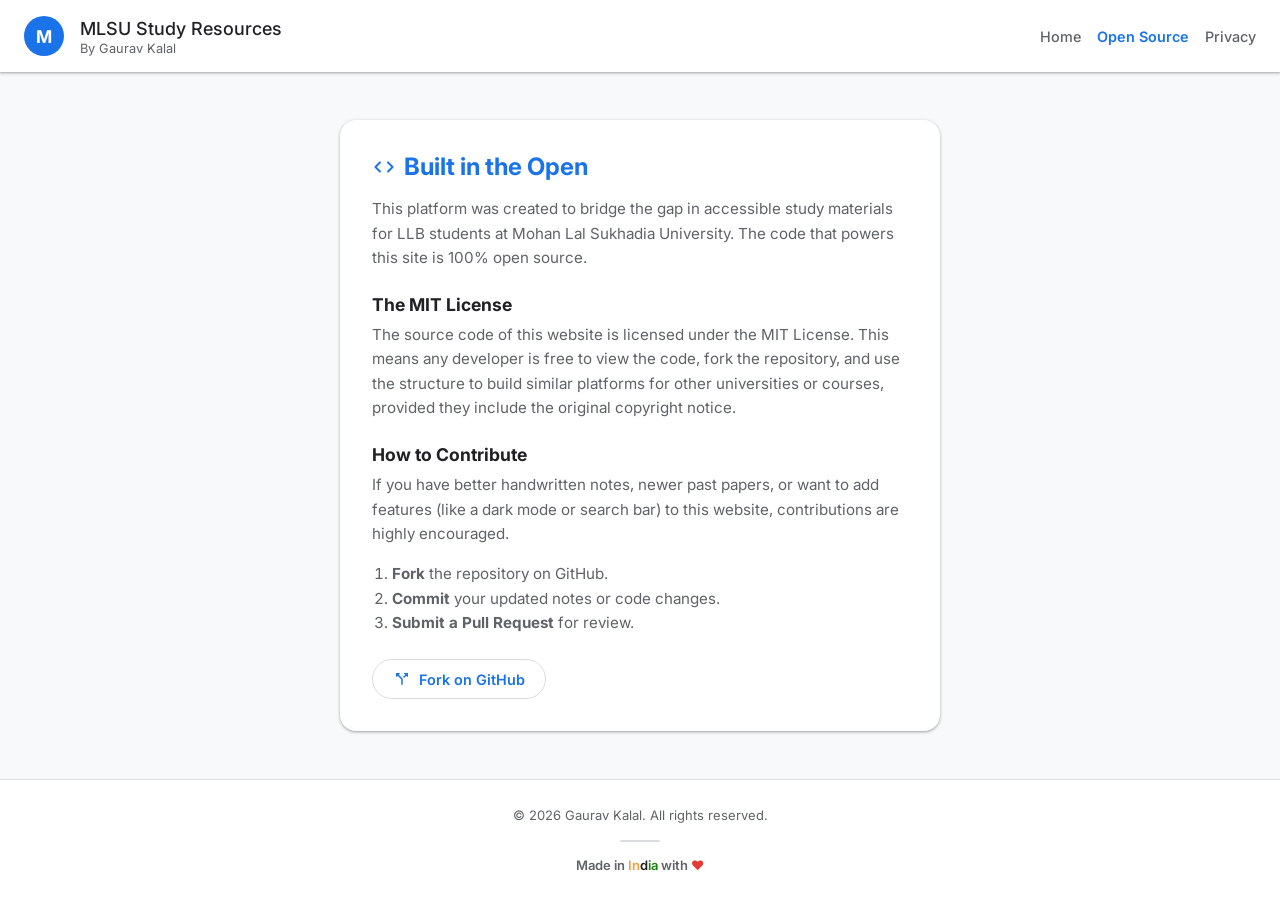
==== opensource.html @ 87c9f567 "Create opensource.html" ====
<!DOCTYPE html>
<html lang="en">
<head>
    <meta charset="UTF-8">
    <meta name="viewport" content="width=device-width, initial-scale=1.0">
    <title>Open Source | MLSU Study Resources</title>
    <link href="https://fonts.googleapis.com/css2?family=Inter:wght@300;400;500;600;700&family=Google+Sans:wght@400;500;700&display=swap" rel="stylesheet">
    <link href="https://fonts.googleapis.com/icon?family=Material+Icons+Round" rel="stylesheet">
    <style>
        :root {
            --md-primary: #1a73e8;
            --md-primary-dark: #1557b0;
            --md-primary-light: #e8f0fe;
            --md-on-primary: #ffffff;
            --md-surface: #ffffff;
            --md-surface-dim: #f1f3f4;
            --md-surface-container: #f8f9fa;
            --md-surface-container-high: #e8eaed;
            --md-on-surface: #202124;
            --md-on-surface-variant: #5f6368;
            --md-outline: #dadce0;
            --md-elevation-1: 0 1px 2px 0 rgba(60,64,67,0.3), 0 1px 3px 1px rgba(60,64,67,0.15);
            --md-elevation-2: 0 1px 2px 0 rgba(60,64,67,0.3), 0 2px 6px 2px rgba(60,64,67,0.15);
            --md-elevation-3: 0 4px 8px 3px rgba(60,64,67,0.15), 0 1px 3px rgba(60,64,67,0.3);
            --md-shape-corner-m: 12px;
            --md-shape-corner-l: 16px;
            --md-shape-corner-xl: 28px;
        }
        * { margin: 0; padding: 0; box-sizing: border-box; }
        body { font-family: 'Inter', 'Google Sans', sans-serif; background-color: var(--md-surface-container); color: var(--md-on-surface); display: flex; flex-direction: column; min-height: 100vh; -webkit-font-smoothing: antialiased; }
        .top-bar { background: var(--md-surface); padding: 16px 24px; display: flex; align-items: center; gap: 16px; box-shadow: var(--md-elevation-1); position: sticky; top: 0; z-index: 100; }
        .top-bar .logo-icon { width: 40px; height: 40px; background: var(--md-primary); border-radius: 50%; display: flex; align-items: center; justify-content: center; color: var(--md-on-primary); font-weight: 700; font-size: 1.1rem; flex-shrink: 0; }
        .top-bar .bar-title { font-size: 1.125rem; font-weight: 500; line-height: 1.4; }
        .top-bar .bar-subtitle { font-size: 0.8rem; color: var(--md-on-surface-variant); font-weight: 400; }
        .nav-links { display: flex; gap: 16px; margin-left: auto; align-items: center; }
        .nav-links a { text-decoration: none; font-size: 0.9rem; font-weight: 500; color: var(--md-on-surface-variant); transition: color 0.2s; }
        .nav-links a:hover { color: var(--md-primary); }
        .nav-links a.active { color: var(--md-primary); font-weight: 600; }
        main { flex: 1; display: flex; justify-content: center; padding: 48px 24px; }
        .content-wrapper { max-width: 600px; width: 100%; display: flex; flex-direction: column; gap: 24px; }
        .md-card { background: var(--md-surface); border-radius: var(--md-shape-corner-l); box-shadow: var(--md-elevation-1); padding: 32px; }
        .md-card h2 { color: var(--md-primary); font-size: 1.5rem; margin-bottom: 16px; display: flex; align-items: center; gap: 8px; }
        .md-card h3 { font-size: 1.1rem; margin: 24px 0 8px; color: var(--md-on-surface); }
        .md-card p { font-size: 0.95rem; color: var(--md-on-surface-variant); line-height: 1.6; margin-bottom: 16px; }
        .btn-outline { display: inline-flex; align-items: center; gap: 8px; background: transparent; color: var(--md-primary); border: 1px solid var(--md-outline); padding: 10px 20px; border-radius: 20px; text-decoration: none; font-weight: 600; font-size: 0.9rem; margin-top: 8px; transition: background 0.2s; }
        .btn-outline:hover { background: var(--md-surface-dim); }
        footer { background: var(--md-surface); border-top: 1px solid var(--md-outline); padding: 24px; text-align: center; }
        .footer-content { max-width: 560px; margin: 0 auto; }
        footer p { font-size: 0.8125rem; color: var(--md-on-surface-variant); line-height: 1.8; }
        .made-in-india { font-weight: 600; font-size: 0.8125rem; }
        .made-in-india .saffron { color: #ff9933; }
        .made-in-india .white-text { color: var(--md-on-surface); }
        .made-in-india .green { color: #138808; }
        .divider { width: 40px; height: 2px; background: var(--md-outline); margin: 12px auto; border-radius: 1px; }
        @media (max-width: 600px) { .top-bar { flex-wrap: wrap; } .nav-links { margin-left: 0; width: 100%; justify-content: space-between; margin-top: 8px; } main { padding: 24px 16px; } .md-card { padding: 24px; } }
        @keyframes fadeInUp { from { opacity: 0; transform: translateY(20px); } to { opacity: 1; transform: translateY(0); } }
        .animate-in { animation: fadeInUp 0.5s ease forwards; }
    </style>
</head>
<body>

    <div class="top-bar">
        <div class="logo-icon">M</div>
        <div>
            <div class="bar-title">MLSU Study Resources</div>
            <div class="bar-subtitle">By Gaurav Kalal</div>
        </div>
        <nav class="nav-links">
            <a href="index.html">Home</a>
            <a href="opensource.html" class="active">Open Source</a>
            <a href="privacy.html">Privacy</a>
        </nav>
    </div>

    <main>
        <div class="content-wrapper">
            <div class="md-card animate-in">
                <h2><span class="material-icons-round">code</span> Built in the Open</h2>
                <p>This platform was created to bridge the gap in accessible study materials for LLB students at Mohan Lal Sukhadia University. The code that powers this site is 100% open source.</p>

                <h3>The MIT License</h3>
                <p>The source code of this website is licensed under the MIT License. This means any developer is free to view the code, fork the repository, and use the structure to build similar platforms for other universities or courses, provided they include the original copyright notice.</p>

                <h3>How to Contribute</h3>
                <p>If you have better handwritten notes, newer past papers, or want to add features (like a dark mode or search bar) to this website, contributions are highly encouraged.</p>
                <ol style="margin-left: 20px; margin-bottom: 16px; color: var(--md-on-surface-variant); font-size: 0.95rem; line-height: 1.6;">
                    <li><strong>Fork</strong> the repository on GitHub.</li>
                    <li><strong>Commit</strong> your updated notes or code changes.</li>
                    <li><strong>Submit a Pull Request</strong> for review.</li>
                </ol>

                <a href="https://github.com/gorupa/mlsu-notes" class="btn-outline" target="_blank" rel="noopener noreferrer">
                    <span class="material-icons-round" style="font-size: 18px;">call_split</span>
                    Fork on GitHub
                </a>
            </div>
        </div>
    </main>

    <footer>
        <div class="footer-content">
            <p>&copy; 2026 Gaurav Kalal. All rights reserved.</p>
            <div class="divider"></div>
            <p class="made-in-india">
                Made in <span class="saffron">In</span><span class="white-text">d</span><span class="green">ia</span> with <span style="color:#e53935">&#10084;</span>
            </p>
        </div>
    </footer>

</body>
</html>
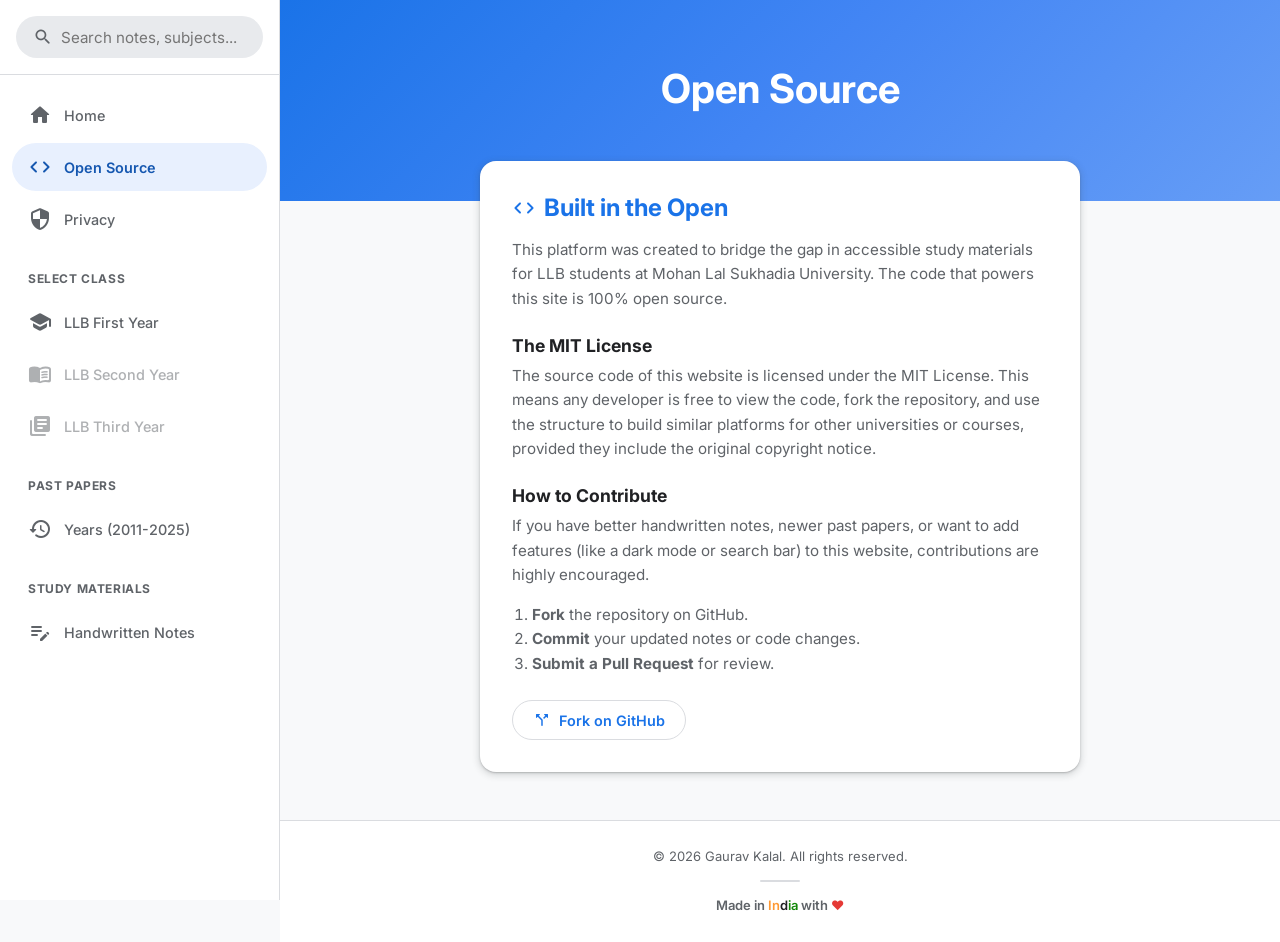
==== commit 7111cfe5: "Add files via upload" ====
--- a/opensource.html
+++ b/opensource.html
@@ -1,3 +1,4 @@
+ 
 <!DOCTYPE html>
 <html lang="en">
 <head>
@@ -7,38 +8,36 @@
     <link href="https://fonts.googleapis.com/css2?family=Inter:wght@300;400;500;600;700&family=Google+Sans:wght@400;500;700&display=swap" rel="stylesheet">
     <link href="https://fonts.googleapis.com/icon?family=Material+Icons+Round" rel="stylesheet">
     <style>
+        /* Exact same CSS as index.html */
         :root {
-            --md-primary: #1a73e8;
-            --md-primary-dark: #1557b0;
-            --md-primary-light: #e8f0fe;
-            --md-on-primary: #ffffff;
-            --md-surface: #ffffff;
-            --md-surface-dim: #f1f3f4;
-            --md-surface-container: #f8f9fa;
-            --md-surface-container-high: #e8eaed;
-            --md-on-surface: #202124;
-            --md-on-surface-variant: #5f6368;
-            --md-outline: #dadce0;
+            --md-primary: #1a73e8; --md-primary-dark: #1557b0; --md-primary-light: #e8f0fe;
+            --md-on-primary: #ffffff; --md-surface: #ffffff; --md-surface-dim: #f1f3f4;
+            --md-surface-container: #f8f9fa; --md-surface-container-high: #e8eaed;
+            --md-on-surface: #202124; --md-on-surface-variant: #5f6368; --md-outline: #dadce0;
             --md-elevation-1: 0 1px 2px 0 rgba(60,64,67,0.3), 0 1px 3px 1px rgba(60,64,67,0.15);
             --md-elevation-2: 0 1px 2px 0 rgba(60,64,67,0.3), 0 2px 6px 2px rgba(60,64,67,0.15);
-            --md-elevation-3: 0 4px 8px 3px rgba(60,64,67,0.15), 0 1px 3px rgba(60,64,67,0.3);
-            --md-shape-corner-m: 12px;
-            --md-shape-corner-l: 16px;
-            --md-shape-corner-xl: 28px;
+            --md-shape-corner-m: 12px; --md-shape-corner-l: 16px; --md-shape-corner-xl: 28px;
+            --sidebar-width: 280px;
         }
         * { margin: 0; padding: 0; box-sizing: border-box; }
-        body { font-family: 'Inter', 'Google Sans', sans-serif; background-color: var(--md-surface-container); color: var(--md-on-surface); display: flex; flex-direction: column; min-height: 100vh; -webkit-font-smoothing: antialiased; }
-        .top-bar { background: var(--md-surface); padding: 16px 24px; display: flex; align-items: center; gap: 16px; box-shadow: var(--md-elevation-1); position: sticky; top: 0; z-index: 100; }
-        .top-bar .logo-icon { width: 40px; height: 40px; background: var(--md-primary); border-radius: 50%; display: flex; align-items: center; justify-content: center; color: var(--md-on-primary); font-weight: 700; font-size: 1.1rem; flex-shrink: 0; }
-        .top-bar .bar-title { font-size: 1.125rem; font-weight: 500; line-height: 1.4; }
-        .top-bar .bar-subtitle { font-size: 0.8rem; color: var(--md-on-surface-variant); font-weight: 400; }
-        .nav-links { display: flex; gap: 16px; margin-left: auto; align-items: center; }
-        .nav-links a { text-decoration: none; font-size: 0.9rem; font-weight: 500; color: var(--md-on-surface-variant); transition: color 0.2s; }
-        .nav-links a:hover { color: var(--md-primary); }
-        .nav-links a.active { color: var(--md-primary); font-weight: 600; }
-        main { flex: 1; display: flex; justify-content: center; padding: 48px 24px; }
-        .content-wrapper { max-width: 600px; width: 100%; display: flex; flex-direction: column; gap: 24px; }
-        .md-card { background: var(--md-surface); border-radius: var(--md-shape-corner-l); box-shadow: var(--md-elevation-1); padding: 32px; }
+        body { font-family: 'Inter', 'Google Sans', -apple-system, sans-serif; background-color: var(--md-surface-container); color: var(--md-on-surface); display: flex; min-height: 100vh; -webkit-font-smoothing: antialiased; }
+        .sidebar { width: var(--sidebar-width); background: var(--md-surface); border-right: 1px solid var(--md-outline); display: flex; flex-direction: column; position: fixed; top: 0; left: 0; height: 100vh; overflow-y: auto; z-index: 100; }
+        .sidebar-header { padding: 16px; border-bottom: 1px solid var(--md-outline); position: sticky; top: 0; background: var(--md-surface); z-index: 2; }
+        .search-box { display: flex; align-items: center; background: var(--md-surface-container-high); border-radius: 24px; padding: 10px 16px; gap: 8px; width: 100%; border: 1px solid transparent; transition: all 0.2s ease; }
+        .search-box:focus-within { background: var(--md-surface); border-color: var(--md-primary); box-shadow: 0 0 0 1px var(--md-primary); }
+        .search-box .material-icons-round { color: var(--md-on-surface-variant); font-size: 20px; }
+        .search-box input { border: none; background: transparent; outline: none; width: 100%; font-family: inherit; font-size: 0.95rem; color: var(--md-on-surface); }
+        .sidebar-nav { padding: 16px 12px; display: flex; flex-direction: column; gap: 4px; }
+        .nav-item { display: flex; align-items: center; gap: 12px; padding: 12px 16px; border-radius: 24px; text-decoration: none; color: var(--md-on-surface-variant); font-weight: 500; font-size: 0.9rem; transition: all 0.2s ease; }
+        .nav-item:hover { background: var(--md-surface-dim); color: var(--md-on-surface); }
+        .nav-item.active { background: var(--md-primary-light); color: var(--md-primary-dark); font-weight: 600; }
+        .nav-section-title { font-size: 0.75rem; font-weight: 700; color: var(--md-on-surface-variant); text-transform: uppercase; letter-spacing: 0.05em; margin: 24px 0 8px 16px; }
+        .main-wrapper { flex: 1; margin-left: var(--sidebar-width); display: flex; flex-direction: column; min-height: 100vh; }
+        .hero { background: linear-gradient(135deg, #1a73e8 0%, #4285f4 50%, #669df6 100%); color: white; padding: 64px 24px 80px; text-align: center; position: relative; overflow: hidden; }
+        .hero h1 { font-size: 2.5rem; font-weight: 700; margin-bottom: 8px; }
+        main { flex: 1; display: flex; justify-content: center; padding: 0 24px 48px; margin-top: -40px; position: relative; z-index: 10; }
+        .content-wrapper { max-width: 600px; width: 100%; display: flex; flex-direction: column; gap: 16px; }
+        .md-card { background: var(--md-surface); border-radius: var(--md-shape-corner-l); box-shadow: var(--md-elevation-2); padding: 32px; }
         .md-card h2 { color: var(--md-primary); font-size: 1.5rem; margin-bottom: 16px; display: flex; align-items: center; gap: 8px; }
         .md-card h3 { font-size: 1.1rem; margin: 24px 0 8px; color: var(--md-on-surface); }
         .md-card p { font-size: 0.95rem; color: var(--md-on-surface-variant); line-height: 1.6; margin-bottom: 16px; }
@@ -48,64 +47,88 @@
         .footer-content { max-width: 560px; margin: 0 auto; }
         footer p { font-size: 0.8125rem; color: var(--md-on-surface-variant); line-height: 1.8; }
         .made-in-india { font-weight: 600; font-size: 0.8125rem; }
-        .made-in-india .saffron { color: #ff9933; }
-        .made-in-india .white-text { color: var(--md-on-surface); }
-        .made-in-india .green { color: #138808; }
+        .made-in-india .saffron { color: #ff9933; } .made-in-india .white-text { color: var(--md-on-surface); } .made-in-india .green { color: #138808; }
         .divider { width: 40px; height: 2px; background: var(--md-outline); margin: 12px auto; border-radius: 1px; }
-        @media (max-width: 600px) { .top-bar { flex-wrap: wrap; } .nav-links { margin-left: 0; width: 100%; justify-content: space-between; margin-top: 8px; } main { padding: 24px 16px; } .md-card { padding: 24px; } }
+        @media (max-width: 900px) { body { flex-direction: column; } .sidebar { position: relative; width: 100%; height: auto; border-right: none; border-bottom: 1px solid var(--md-outline); } .sidebar-nav { flex-direction: row; overflow-x: auto; padding: 12px; gap: 8px; white-space: nowrap; } .nav-section-title { display: none; } .main-wrapper { margin-left: 0; } }
+        @media (max-width: 600px) { .hero { padding: 48px 20px 64px; } .hero h1 { font-size: 1.75rem; } main { padding: 0 16px 32px; } .md-card { padding: 24px; } }
+        .animate-in { animation: fadeInUp 0.5s ease forwards; }
         @keyframes fadeInUp { from { opacity: 0; transform: translateY(20px); } to { opacity: 1; transform: translateY(0); } }
-        .animate-in { animation: fadeInUp 0.5s ease forwards; }
     </style>
 </head>
 <body>
 
-    <div class="top-bar">
-        <div class="logo-icon">M</div>
-        <div>
-            <div class="bar-title">MLSU Study Resources</div>
-            <div class="bar-subtitle">By Gaurav Kalal</div>
-        </div>
-        <nav class="nav-links">
-            <a href="index.html">Home</a>
-            <a href="opensource.html" class="active">Open Source</a>
-            <a href="privacy.html">Privacy</a>
-        </nav>
-    </div>
-
-    <main>
-        <div class="content-wrapper">
-            <div class="md-card animate-in">
-                <h2><span class="material-icons-round">code</span> Built in the Open</h2>
-                <p>This platform was created to bridge the gap in accessible study materials for LLB students at Mohan Lal Sukhadia University. The code that powers this site is 100% open source.</p>
-
-                <h3>The MIT License</h3>
-                <p>The source code of this website is licensed under the MIT License. This means any developer is free to view the code, fork the repository, and use the structure to build similar platforms for other universities or courses, provided they include the original copyright notice.</p>
-
-                <h3>How to Contribute</h3>
-                <p>If you have better handwritten notes, newer past papers, or want to add features (like a dark mode or search bar) to this website, contributions are highly encouraged.</p>
-                <ol style="margin-left: 20px; margin-bottom: 16px; color: var(--md-on-surface-variant); font-size: 0.95rem; line-height: 1.6;">
-                    <li><strong>Fork</strong> the repository on GitHub.</li>
-                    <li><strong>Commit</strong> your updated notes or code changes.</li>
-                    <li><strong>Submit a Pull Request</strong> for review.</li>
-                </ol>
-
-                <a href="https://github.com/gorupa/mlsu-notes" class="btn-outline" target="_blank" rel="noopener noreferrer">
-                    <span class="material-icons-round" style="font-size: 18px;">call_split</span>
-                    Fork on GitHub
-                </a>
+    <aside class="sidebar">
+        <div class="sidebar-header">
+            <div class="search-box">
+                <span class="material-icons-round">search</span>
+                <input type="text" placeholder="Search notes, subjects..." autocomplete="off">
             </div>
         </div>
-    </main>
 
-    <footer>
-        <div class="footer-content">
-            <p>&copy; 2026 Gaurav Kalal. All rights reserved.</p>
-            <div class="divider"></div>
-            <p class="made-in-india">
-                Made in <span class="saffron">In</span><span class="white-text">d</span><span class="green">ia</span> with <span style="color:#e53935">&#10084;</span>
-            </p>
-        </div>
-    </footer>
+        <nav class="sidebar-nav">
+            <a href="index.html" class="nav-item">
+                <span class="material-icons-round">home</span> Home
+            </a>
+            <a href="opensource.html" class="nav-item active">
+                <span class="material-icons-round">code</span> Open Source
+            </a>
+            <a href="privacy.html" class="nav-item">
+                <span class="material-icons-round">security</span> Privacy
+            </a>
+
+            <div class="nav-section-title">Select Class</div>
+            <a href="#" class="nav-item"><span class="material-icons-round">school</span> LLB First Year</a>
+            <a href="#" class="nav-item" style="opacity: 0.5;"><span class="material-icons-round">menu_book</span> LLB Second Year</a>
+            <a href="#" class="nav-item" style="opacity: 0.5;"><span class="material-icons-round">library_books</span> LLB Third Year</a>
+            <div class="nav-section-title">Past Papers</div>
+            <a href="#" class="nav-item"><span class="material-icons-round">history</span> Years (2011-2025)</a>
+            <div class="nav-section-title">Study Materials</div>
+            <a href="#" class="nav-item"><span class="material-icons-round">edit_note</span> Handwritten Notes</a>
+        </nav>
+    </aside>
+
+    <div class="main-wrapper">
+        <section class="hero">
+            <div class="hero-content">
+                <h1>Open Source</h1>
+            </div>
+        </section>
+
+        <main>
+            <div class="content-wrapper">
+                <div class="md-card animate-in">
+                    <h2><span class="material-icons-round">code</span> Built in the Open</h2>
+                    <p>This platform was created to bridge the gap in accessible study materials for LLB students at Mohan Lal Sukhadia University. The code that powers this site is 100% open source.</p>
+
+                    <h3>The MIT License</h3>
+                    <p>The source code of this website is licensed under the MIT License. This means any developer is free to view the code, fork the repository, and use the structure to build similar platforms for other universities or courses, provided they include the original copyright notice.</p>
+
+                    <h3>How to Contribute</h3>
+                    <p>If you have better handwritten notes, newer past papers, or want to add features (like a dark mode or search bar) to this website, contributions are highly encouraged.</p>
+                    <ol style="margin-left: 20px; margin-bottom: 16px; color: var(--md-on-surface-variant); font-size: 0.95rem; line-height: 1.6;">
+                        <li><strong>Fork</strong> the repository on GitHub.</li>
+                        <li><strong>Commit</strong> your updated notes or code changes.</li>
+                        <li><strong>Submit a Pull Request</strong> for review.</li>
+                    </ol>
+
+                    <a href="https://github.com/gorupa/mlsu-notes" class="btn-outline" target="_blank" rel="noopener noreferrer">
+                        <span class="material-icons-round" style="font-size: 18px;">call_split</span>
+                        Fork on GitHub
+                    </a>
+                </div>
+            </div>
+        </main>
+
+        <footer>
+            <div class="footer-content">
+                <p>&copy; 2026 Gaurav Kalal. All rights reserved.</p>
+                <div class="divider"></div>
+                <p class="made-in-india">
+                    Made in <span class="saffron">In</span><span class="white-text">d</span><span class="green">ia</span> with <span style="color:#e53935">&#10084;</span>
+                </p>
+            </div>
+        </footer>
+    </div>
 
 </body>
 </html>
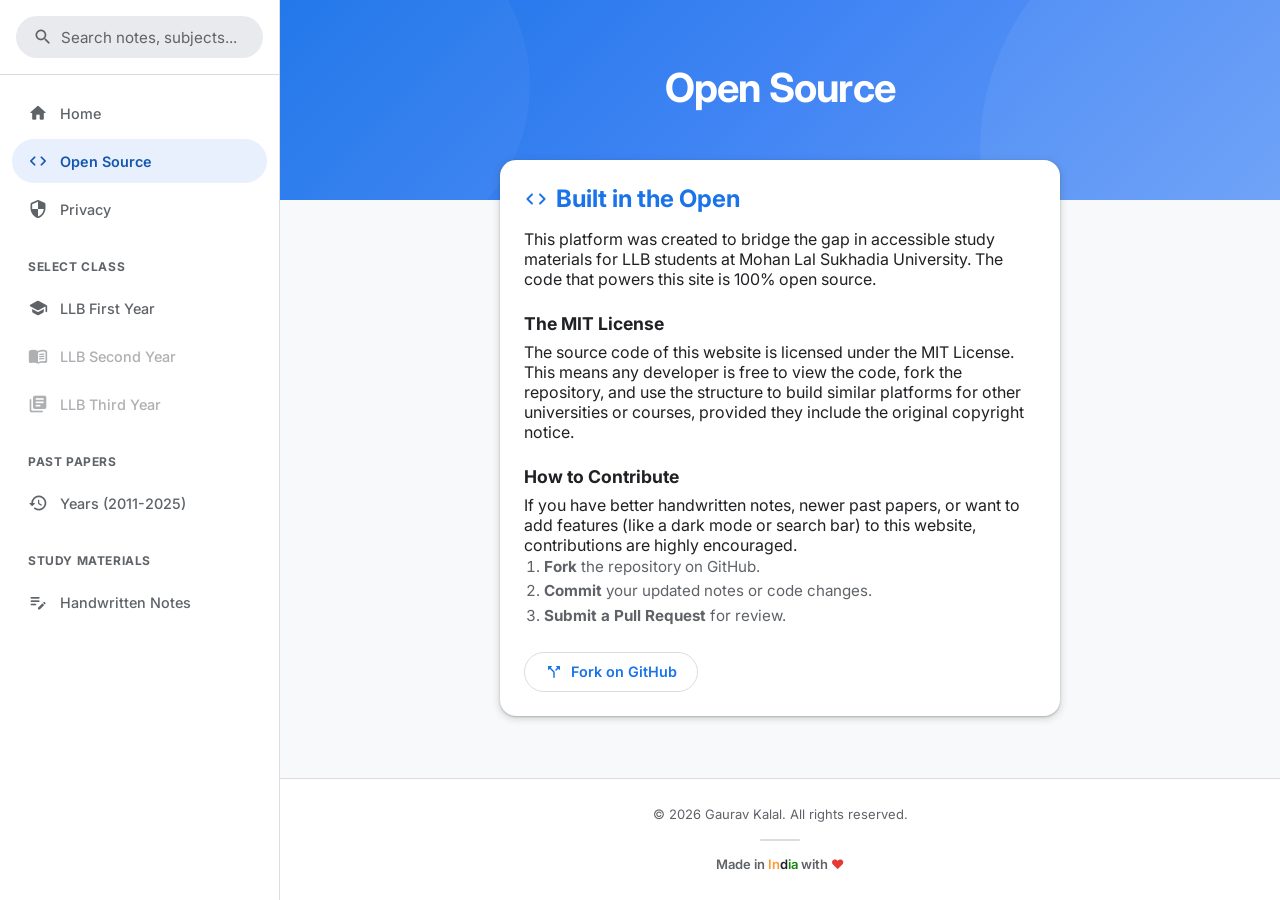
==== commit 8bf3e186: "Add files via upload" ====
--- a/opensource.html
+++ b/opensource.html
@@ -1,4 +1,3 @@
- 
 <!DOCTYPE html>
 <html lang="en">
 <head>
@@ -7,53 +6,7 @@
     <title>Open Source | MLSU Study Resources</title>
     <link href="https://fonts.googleapis.com/css2?family=Inter:wght@300;400;500;600;700&family=Google+Sans:wght@400;500;700&display=swap" rel="stylesheet">
     <link href="https://fonts.googleapis.com/icon?family=Material+Icons+Round" rel="stylesheet">
-    <style>
-        /* Exact same CSS as index.html */
-        :root {
-            --md-primary: #1a73e8; --md-primary-dark: #1557b0; --md-primary-light: #e8f0fe;
-            --md-on-primary: #ffffff; --md-surface: #ffffff; --md-surface-dim: #f1f3f4;
-            --md-surface-container: #f8f9fa; --md-surface-container-high: #e8eaed;
-            --md-on-surface: #202124; --md-on-surface-variant: #5f6368; --md-outline: #dadce0;
-            --md-elevation-1: 0 1px 2px 0 rgba(60,64,67,0.3), 0 1px 3px 1px rgba(60,64,67,0.15);
-            --md-elevation-2: 0 1px 2px 0 rgba(60,64,67,0.3), 0 2px 6px 2px rgba(60,64,67,0.15);
-            --md-shape-corner-m: 12px; --md-shape-corner-l: 16px; --md-shape-corner-xl: 28px;
-            --sidebar-width: 280px;
-        }
-        * { margin: 0; padding: 0; box-sizing: border-box; }
-        body { font-family: 'Inter', 'Google Sans', -apple-system, sans-serif; background-color: var(--md-surface-container); color: var(--md-on-surface); display: flex; min-height: 100vh; -webkit-font-smoothing: antialiased; }
-        .sidebar { width: var(--sidebar-width); background: var(--md-surface); border-right: 1px solid var(--md-outline); display: flex; flex-direction: column; position: fixed; top: 0; left: 0; height: 100vh; overflow-y: auto; z-index: 100; }
-        .sidebar-header { padding: 16px; border-bottom: 1px solid var(--md-outline); position: sticky; top: 0; background: var(--md-surface); z-index: 2; }
-        .search-box { display: flex; align-items: center; background: var(--md-surface-container-high); border-radius: 24px; padding: 10px 16px; gap: 8px; width: 100%; border: 1px solid transparent; transition: all 0.2s ease; }
-        .search-box:focus-within { background: var(--md-surface); border-color: var(--md-primary); box-shadow: 0 0 0 1px var(--md-primary); }
-        .search-box .material-icons-round { color: var(--md-on-surface-variant); font-size: 20px; }
-        .search-box input { border: none; background: transparent; outline: none; width: 100%; font-family: inherit; font-size: 0.95rem; color: var(--md-on-surface); }
-        .sidebar-nav { padding: 16px 12px; display: flex; flex-direction: column; gap: 4px; }
-        .nav-item { display: flex; align-items: center; gap: 12px; padding: 12px 16px; border-radius: 24px; text-decoration: none; color: var(--md-on-surface-variant); font-weight: 500; font-size: 0.9rem; transition: all 0.2s ease; }
-        .nav-item:hover { background: var(--md-surface-dim); color: var(--md-on-surface); }
-        .nav-item.active { background: var(--md-primary-light); color: var(--md-primary-dark); font-weight: 600; }
-        .nav-section-title { font-size: 0.75rem; font-weight: 700; color: var(--md-on-surface-variant); text-transform: uppercase; letter-spacing: 0.05em; margin: 24px 0 8px 16px; }
-        .main-wrapper { flex: 1; margin-left: var(--sidebar-width); display: flex; flex-direction: column; min-height: 100vh; }
-        .hero { background: linear-gradient(135deg, #1a73e8 0%, #4285f4 50%, #669df6 100%); color: white; padding: 64px 24px 80px; text-align: center; position: relative; overflow: hidden; }
-        .hero h1 { font-size: 2.5rem; font-weight: 700; margin-bottom: 8px; }
-        main { flex: 1; display: flex; justify-content: center; padding: 0 24px 48px; margin-top: -40px; position: relative; z-index: 10; }
-        .content-wrapper { max-width: 600px; width: 100%; display: flex; flex-direction: column; gap: 16px; }
-        .md-card { background: var(--md-surface); border-radius: var(--md-shape-corner-l); box-shadow: var(--md-elevation-2); padding: 32px; }
-        .md-card h2 { color: var(--md-primary); font-size: 1.5rem; margin-bottom: 16px; display: flex; align-items: center; gap: 8px; }
-        .md-card h3 { font-size: 1.1rem; margin: 24px 0 8px; color: var(--md-on-surface); }
-        .md-card p { font-size: 0.95rem; color: var(--md-on-surface-variant); line-height: 1.6; margin-bottom: 16px; }
-        .btn-outline { display: inline-flex; align-items: center; gap: 8px; background: transparent; color: var(--md-primary); border: 1px solid var(--md-outline); padding: 10px 20px; border-radius: 20px; text-decoration: none; font-weight: 600; font-size: 0.9rem; margin-top: 8px; transition: background 0.2s; }
-        .btn-outline:hover { background: var(--md-surface-dim); }
-        footer { background: var(--md-surface); border-top: 1px solid var(--md-outline); padding: 24px; text-align: center; }
-        .footer-content { max-width: 560px; margin: 0 auto; }
-        footer p { font-size: 0.8125rem; color: var(--md-on-surface-variant); line-height: 1.8; }
-        .made-in-india { font-weight: 600; font-size: 0.8125rem; }
-        .made-in-india .saffron { color: #ff9933; } .made-in-india .white-text { color: var(--md-on-surface); } .made-in-india .green { color: #138808; }
-        .divider { width: 40px; height: 2px; background: var(--md-outline); margin: 12px auto; border-radius: 1px; }
-        @media (max-width: 900px) { body { flex-direction: column; } .sidebar { position: relative; width: 100%; height: auto; border-right: none; border-bottom: 1px solid var(--md-outline); } .sidebar-nav { flex-direction: row; overflow-x: auto; padding: 12px; gap: 8px; white-space: nowrap; } .nav-section-title { display: none; } .main-wrapper { margin-left: 0; } }
-        @media (max-width: 600px) { .hero { padding: 48px 20px 64px; } .hero h1 { font-size: 1.75rem; } main { padding: 0 16px 32px; } .md-card { padding: 24px; } }
-        .animate-in { animation: fadeInUp 0.5s ease forwards; }
-        @keyframes fadeInUp { from { opacity: 0; transform: translateY(20px); } to { opacity: 1; transform: translateY(0); } }
-    </style>
+    <link rel="stylesheet" href="style.css"> 
 </head>
 <body>
 
--- a/style.css
+++ b/style.css
@@ -0,0 +1,181 @@
+ 
+:root {
+    --md-primary: #1a73e8;
+    --md-primary-dark: #1557b0;
+    --md-primary-light: #e8f0fe;
+    --md-on-primary: #ffffff;
+    --md-surface: #ffffff;
+    --md-surface-dim: #f1f3f4;
+    --md-surface-container: #f8f9fa;
+    --md-surface-container-high: #e8eaed;
+    --md-on-surface: #202124;
+    --md-on-surface-variant: #5f6368;
+    --md-outline: #dadce0;
+    --md-elevation-1: 0 1px 2px 0 rgba(60,64,67,0.3), 0 1px 3px 1px rgba(60,64,67,0.15);
+    --md-elevation-2: 0 1px 2px 0 rgba(60,64,67,0.3), 0 2px 6px 2px rgba(60,64,67,0.15);
+    --md-elevation-3: 0 4px 8px 3px rgba(60,64,67,0.15), 0 1px 3px rgba(60,64,67,0.3);
+    --md-shape-corner-m: 12px;
+    --md-shape-corner-l: 16px;
+    --md-shape-corner-xl: 28px;
+    --sidebar-width: 280px;
+}
+
+* {
+    margin: 0;
+    padding: 0;
+    box-sizing: border-box;
+}
+
+body {
+    font-family: 'Inter', 'Google Sans', -apple-system, BlinkMacSystemFont, 'Segoe UI', Roboto, sans-serif;
+    background-color: var(--md-surface-container);
+    color: var(--md-on-surface);
+    display: flex;
+    min-height: 100vh;
+    -webkit-font-smoothing: antialiased;
+    -moz-osx-font-smoothing: grayscale;
+}
+
+/* Sidebar Styling */
+.sidebar {
+    width: var(--sidebar-width);
+    background: var(--md-surface);
+    border-right: 1px solid var(--md-outline);
+    display: flex;
+    flex-direction: column;
+    position: fixed;
+    top: 0;
+    left: 0;
+    height: 100vh;
+    overflow-y: auto;
+    z-index: 100;
+}
+
+.sidebar-header {
+    padding: 16px;
+    border-bottom: 1px solid var(--md-outline);
+    position: sticky;
+    top: 0;
+    background: var(--md-surface);
+    z-index: 2;
+}
+
+.search-box {
+    display: flex;
+    align-items: center;
+    background: var(--md-surface-container-high);
+    border-radius: 24px;
+    padding: 10px 16px;
+    gap: 8px;
+    width: 100%;
+    border: 1px solid transparent;
+    transition: all 0.2s ease;
+}
+
+.search-box:focus-within {
+    background: var(--md-surface);
+    border-color: var(--md-primary);
+    box-shadow: 0 0 0 1px var(--md-primary);
+}
+
+.search-box .material-icons-round { color: var(--md-on-surface-variant); font-size: 20px; }
+.search-box input { border: none; background: transparent; outline: none; width: 100%; font-family: inherit; font-size: 0.95rem; color: var(--md-on-surface); }
+.search-box input::placeholder { color: var(--md-on-surface-variant); }
+
+.sidebar-nav { padding: 16px 12px; display: flex; flex-direction: column; gap: 4px; }
+
+.nav-item {
+    display: flex; align-items: center; gap: 12px; padding: 12px 16px; border-radius: 24px;
+    text-decoration: none; color: var(--md-on-surface-variant); font-weight: 500; font-size: 0.9rem; transition: all 0.2s ease;
+}
+
+.nav-item:hover { background: var(--md-surface-dim); color: var(--md-on-surface); }
+.nav-item.active { background: var(--md-primary-light); color: var(--md-primary-dark); font-weight: 600; }
+.nav-item .material-icons-round { font-size: 20px; }
+
+.nav-section-title {
+    font-size: 0.75rem; font-weight: 700; color: var(--md-on-surface-variant); text-transform: uppercase; letter-spacing: 0.05em; margin: 24px 0 8px 16px;
+}
+
+/* Main Content Wrapper */
+.main-wrapper { flex: 1; margin-left: var(--sidebar-width); display: flex; flex-direction: column; min-height: 100vh; }
+
+/* Hero Section */
+.hero {
+    background: linear-gradient(135deg, #1a73e8 0%, #4285f4 50%, #669df6 100%); color: white; padding: 64px 24px 80px; text-align: center; position: relative; overflow: hidden;
+}
+.hero::before { content: ''; position: absolute; top: -50%; right: -20%; width: 500px; height: 500px; background: rgba(255,255,255,0.06); border-radius: 50%; }
+.hero::after { content: ''; position: absolute; bottom: -30%; left: -10%; width: 350px; height: 350px; background: rgba(255,255,255,0.04); border-radius: 50%; }
+.hero-content { position: relative; z-index: 1; max-width: 640px; margin: 0 auto; }
+.hero-chip { display: inline-flex; align-items: center; gap: 6px; background: rgba(255,255,255,0.18); backdrop-filter: blur(10px); border: 1px solid rgba(255,255,255,0.25); border-radius: 20px; padding: 6px 16px; font-size: 0.8rem; font-weight: 500; margin-bottom: 24px; letter-spacing: 0.02em; }
+.hero-chip .material-icons-round { font-size: 16px; }
+.hero h1 { font-size: 2.5rem; font-weight: 700; line-height: 1.2; margin-bottom: 8px; letter-spacing: -0.02em; }
+.hero h2 { font-size: 1.25rem; font-weight: 400; opacity: 0.92; margin-bottom: 16px; }
+.hero p { font-size: 1rem; opacity: 0.8; line-height: 1.6; max-width: 480px; margin: 0 auto; }
+
+/* Main Content area */
+main { flex: 1; display: flex; justify-content: center; padding: 0 24px 48px; margin-top: -40px; position: relative; z-index: 10; }
+.content-wrapper { max-width: 560px; width: 100%; display: flex; flex-direction: column; gap: 16px; }
+
+/* Material Card */
+.md-card { background: var(--md-surface); border-radius: var(--md-shape-corner-l); box-shadow: var(--md-elevation-2); overflow: hidden; transition: box-shadow 0.2s ease; padding: 24px; }
+.md-card:hover { box-shadow: var(--md-elevation-3); }
+.card-content { padding: 0; }
+.card-header { display: flex; align-items: flex-start; gap: 16px; margin-bottom: 16px; }
+.card-icon-wrapper { width: 48px; height: 48px; border-radius: var(--md-shape-corner-m); background: var(--md-primary-light); display: flex; align-items: center; justify-content: center; flex-shrink: 0; }
+.card-icon-wrapper .material-icons-round { font-size: 24px; color: var(--md-primary); }
+.card-header-text h3 { font-size: 1.125rem; font-weight: 600; color: var(--md-on-surface); margin-bottom: 4px; }
+.card-header-text p { font-size: 0.875rem; color: var(--md-on-surface-variant); line-height: 1.5; }
+.card-description { font-size: 0.875rem; color: var(--md-on-surface-variant); line-height: 1.6; margin-bottom: 20px; }
+
+/* Specific Text Elements for other pages */
+.md-card h2 { color: var(--md-primary); font-size: 1.5rem; margin-bottom: 16px; display: flex; align-items: center; gap: 8px; }
+.md-card > h3 { font-size: 1.1rem; margin: 24px 0 8px; color: var(--md-on-surface); }
+.btn-outline { display: inline-flex; align-items: center; gap: 8px; background: transparent; color: var(--md-primary); border: 1px solid var(--md-outline); padding: 10px 20px; border-radius: 20px; text-decoration: none; font-weight: 600; font-size: 0.9rem; margin-top: 8px; transition: background 0.2s; }
+.btn-outline:hover { background: var(--md-surface-dim); }
+
+/* Feature List */
+.feature-list { display: flex; flex-wrap: wrap; gap: 8px; margin-bottom: 24px; }
+.feature-chip { display: inline-flex; align-items: center; gap: 6px; background: var(--md-surface-dim); border-radius: 8px; padding: 8px 14px; font-size: 0.8125rem; color: var(--md-on-surface-variant); font-weight: 500; }
+.feature-chip .material-icons-round { font-size: 18px; color: var(--md-primary); }
+
+/* Download Button */
+.download-btn { display: inline-flex; align-items: center; justify-content: center; gap: 10px; background: var(--md-primary); color: var(--md-on-primary); text-decoration: none; padding: 14px 32px; border-radius: var(--md-shape-corner-xl); font-size: 0.9375rem; font-weight: 600; letter-spacing: 0.01em; transition: all 0.2s cubic-bezier(0.2, 0, 0, 1); box-shadow: var(--md-elevation-1); width: 100%; border: none; cursor: pointer; }
+.download-btn .material-icons-round { font-size: 20px; }
+.download-btn:hover { background: var(--md-primary-dark); box-shadow: var(--md-elevation-2); transform: translateY(-1px); }
+.download-btn:active { transform: translateY(0); box-shadow: var(--md-elevation-1); }
+
+/* Footer */
+footer { background: var(--md-surface); border-top: 1px solid var(--md-outline); padding: 24px; text-align: center; }
+.footer-content { max-width: 560px; margin: 0 auto; }
+footer p { font-size: 0.8125rem; color: var(--md-on-surface-variant); line-height: 1.8; }
+.made-in-india { font-weight: 600; font-size: 0.8125rem; }
+.made-in-india .saffron { color: #ff9933; } .made-in-india .white-text { color: var(--md-on-surface); } .made-in-india .green { color: #138808; }
+.divider { width: 40px; height: 2px; background: var(--md-outline); margin: 12px auto; border-radius: 1px; }
+
+/* Responsive */
+@media (max-width: 900px) {
+    body { flex-direction: column; }
+    .sidebar { position: relative; width: 100%; height: auto; border-right: none; border-bottom: 1px solid var(--md-outline); }
+    .sidebar-nav { flex-direction: row; overflow-x: auto; padding: 12px; gap: 8px; white-space: nowrap; }
+    .nav-section-title { display: none; }
+    .main-wrapper { margin-left: 0; }
+}
+
+@media (max-width: 600px) {
+    .hero { padding: 48px 20px 64px; }
+    .hero h1 { font-size: 1.75rem; }
+    .hero h2 { font-size: 1.05rem; }
+    main { padding: 0 16px 32px; }
+}
+
+/* Animations */
+.ripple { position: relative; overflow: hidden; }
+.ripple::after { content: ''; position: absolute; top: 50%; left: 50%; width: 0; height: 0; border-radius: 50%; background: rgba(255,255,255,0.3); transform: translate(-50%, -50%); transition: width 0.6s ease, height 0.6s ease, opacity 0.6s ease; opacity: 0; }
+.ripple:active::after { width: 300px; height: 300px; opacity: 0; }
+
+@keyframes fadeInUp { from { opacity: 0; transform: translateY(20px); } to { opacity: 1; transform: translateY(0); } }
+.animate-in { animation: fadeInUp 0.5s ease forwards; }
+.animate-in:nth-child(2) { animation-delay: 0.1s; }
+.animate-in:nth-child(3) { animation-delay: 0.2s; }
+.animate-in:nth-child(4) { animation-delay: 0.3s; }
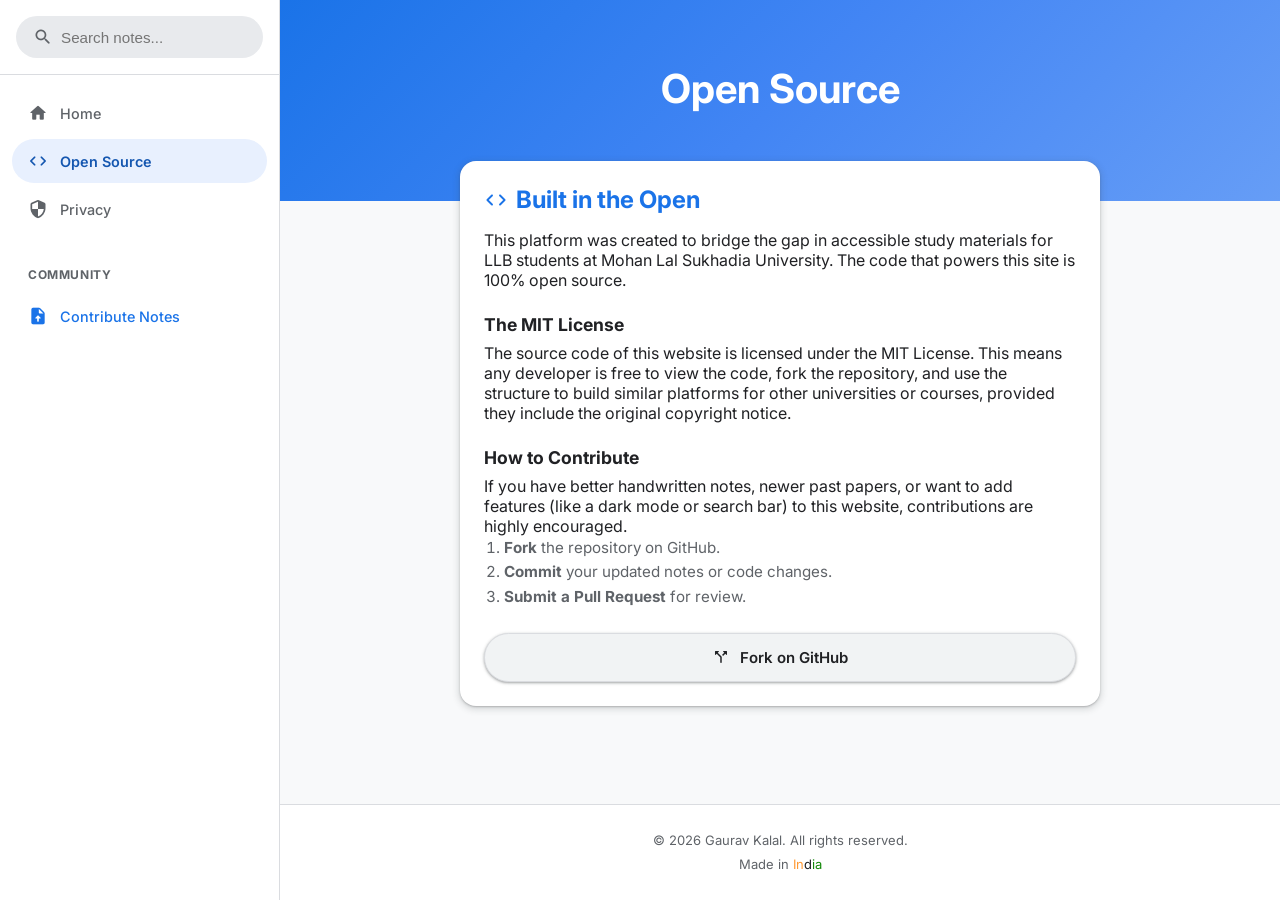
==== commit 2f7b7979: "Add files via upload" ====
--- a/opensource.html
+++ b/opensource.html
@@ -14,29 +14,18 @@
         <div class="sidebar-header">
             <div class="search-box">
                 <span class="material-icons-round">search</span>
-                <input type="text" placeholder="Search notes, subjects..." autocomplete="off">
+                <input type="text" placeholder="Search notes..." autocomplete="off">
             </div>
         </div>
-
         <nav class="sidebar-nav">
-            <a href="index.html" class="nav-item">
-                <span class="material-icons-round">home</span> Home
+            <a href="index.html" class="nav-item"><span class="material-icons-round">home</span> Home</a>
+            <a href="opensource.html" class="nav-item active"><span class="material-icons-round">code</span> Open Source</a>
+            <a href="privacy.html" class="nav-item"><span class="material-icons-round">security</span> Privacy</a>
+            
+            <div class="nav-section-title" style="margin-top: 32px;">Community</div>
+            <a href="https://docs.google.com/forms/d/e/1FAIpQLSfpXtAw1ubSs2J_HRmVfZ4uiRAKo_5OsMf2MBtZVyfH4WJBgA/viewform?usp=header" target="_blank" class="nav-item" style="color: var(--md-primary);">
+                <span class="material-icons-round">upload_file</span> Contribute Notes
             </a>
-            <a href="opensource.html" class="nav-item active">
-                <span class="material-icons-round">code</span> Open Source
-            </a>
-            <a href="privacy.html" class="nav-item">
-                <span class="material-icons-round">security</span> Privacy
-            </a>
-
-            <div class="nav-section-title">Select Class</div>
-            <a href="#" class="nav-item"><span class="material-icons-round">school</span> LLB First Year</a>
-            <a href="#" class="nav-item" style="opacity: 0.5;"><span class="material-icons-round">menu_book</span> LLB Second Year</a>
-            <a href="#" class="nav-item" style="opacity: 0.5;"><span class="material-icons-round">library_books</span> LLB Third Year</a>
-            <div class="nav-section-title">Past Papers</div>
-            <a href="#" class="nav-item"><span class="material-icons-round">history</span> Years (2011-2025)</a>
-            <div class="nav-section-title">Study Materials</div>
-            <a href="#" class="nav-item"><span class="material-icons-round">edit_note</span> Handwritten Notes</a>
         </nav>
     </aside>
 
@@ -64,9 +53,8 @@
                         <li><strong>Submit a Pull Request</strong> for review.</li>
                     </ol>
 
-                    <a href="https://github.com/gorupa/mlsu-notes" class="btn-outline" target="_blank" rel="noopener noreferrer">
-                        <span class="material-icons-round" style="font-size: 18px;">call_split</span>
-                        Fork on GitHub
+                    <a href="https://github.com/gorupa/mlsu-notes" class="download-btn ripple" target="_blank" rel="noopener noreferrer" style="background: var(--md-surface-dim); color: var(--md-on-surface); border: 1px solid var(--md-outline); margin-top: 8px;">
+                        <span class="material-icons-round" style="font-size: 18px;">call_split</span> Fork on GitHub
                     </a>
                 </div>
             </div>
@@ -76,9 +64,7 @@
             <div class="footer-content">
                 <p>&copy; 2026 Gaurav Kalal. All rights reserved.</p>
                 <div class="divider"></div>
-                <p class="made-in-india">
-                    Made in <span class="saffron">In</span><span class="white-text">d</span><span class="green">ia</span> with <span style="color:#e53935">&#10084;</span>
-                </p>
+                <p class="made-in-india">Made in <span style="color:#ff9933">In</span><span style="color:var(--md-on-surface)">d</span><span style="color:#138808">ia</span></p>
             </div>
         </footer>
     </div>
--- a/style.css
+++ b/style.css
@@ -1,181 +1,83 @@
- 
 :root {
-    --md-primary: #1a73e8;
-    --md-primary-dark: #1557b0;
-    --md-primary-light: #e8f0fe;
-    --md-on-primary: #ffffff;
-    --md-surface: #ffffff;
-    --md-surface-dim: #f1f3f4;
-    --md-surface-container: #f8f9fa;
-    --md-surface-container-high: #e8eaed;
-    --md-on-surface: #202124;
-    --md-on-surface-variant: #5f6368;
-    --md-outline: #dadce0;
+    --md-primary: #1a73e8; --md-primary-dark: #1557b0; --md-primary-light: #e8f0fe;
+    --md-on-primary: #ffffff; --md-surface: #ffffff; --md-surface-dim: #f1f3f4;
+    --md-surface-container: #f8f9fa; --md-surface-container-high: #e8eaed;
+    --md-on-surface: #202124; --md-on-surface-variant: #5f6368; --md-outline: #dadce0;
     --md-elevation-1: 0 1px 2px 0 rgba(60,64,67,0.3), 0 1px 3px 1px rgba(60,64,67,0.15);
     --md-elevation-2: 0 1px 2px 0 rgba(60,64,67,0.3), 0 2px 6px 2px rgba(60,64,67,0.15);
     --md-elevation-3: 0 4px 8px 3px rgba(60,64,67,0.15), 0 1px 3px rgba(60,64,67,0.3);
-    --md-shape-corner-m: 12px;
-    --md-shape-corner-l: 16px;
-    --md-shape-corner-xl: 28px;
+    --md-shape-corner-m: 12px; --md-shape-corner-l: 16px; --md-shape-corner-xl: 28px;
     --sidebar-width: 280px;
 }
 
-* {
-    margin: 0;
-    padding: 0;
-    box-sizing: border-box;
-}
+* { margin: 0; padding: 0; box-sizing: border-box; }
+body { font-family: 'Inter', 'Google Sans', sans-serif; background-color: var(--md-surface-container); color: var(--md-on-surface); display: flex; min-height: 100vh; -webkit-font-smoothing: antialiased; }
 
-body {
-    font-family: 'Inter', 'Google Sans', -apple-system, BlinkMacSystemFont, 'Segoe UI', Roboto, sans-serif;
-    background-color: var(--md-surface-container);
-    color: var(--md-on-surface);
-    display: flex;
-    min-height: 100vh;
-    -webkit-font-smoothing: antialiased;
-    -moz-osx-font-smoothing: grayscale;
-}
-
-/* Sidebar Styling */
-.sidebar {
-    width: var(--sidebar-width);
-    background: var(--md-surface);
-    border-right: 1px solid var(--md-outline);
-    display: flex;
-    flex-direction: column;
-    position: fixed;
-    top: 0;
-    left: 0;
-    height: 100vh;
-    overflow-y: auto;
-    z-index: 100;
-}
-
-.sidebar-header {
-    padding: 16px;
-    border-bottom: 1px solid var(--md-outline);
-    position: sticky;
-    top: 0;
-    background: var(--md-surface);
-    z-index: 2;
-}
-
-.search-box {
-    display: flex;
-    align-items: center;
-    background: var(--md-surface-container-high);
-    border-radius: 24px;
-    padding: 10px 16px;
-    gap: 8px;
-    width: 100%;
-    border: 1px solid transparent;
-    transition: all 0.2s ease;
-}
-
-.search-box:focus-within {
-    background: var(--md-surface);
-    border-color: var(--md-primary);
-    box-shadow: 0 0 0 1px var(--md-primary);
-}
-
+/* Sidebar */
+.sidebar { width: var(--sidebar-width); background: var(--md-surface); border-right: 1px solid var(--md-outline); display: flex; flex-direction: column; position: fixed; top: 0; left: 0; height: 100vh; overflow-y: auto; z-index: 100; }
+.sidebar-header { padding: 16px; border-bottom: 1px solid var(--md-outline); position: sticky; top: 0; background: var(--md-surface); z-index: 2; }
+.search-box { display: flex; align-items: center; background: var(--md-surface-container-high); border-radius: 24px; padding: 10px 16px; gap: 8px; border: 1px solid transparent; transition: all 0.2s; }
+.search-box:focus-within { background: var(--md-surface); border-color: var(--md-primary); box-shadow: 0 0 0 1px var(--md-primary); }
 .search-box .material-icons-round { color: var(--md-on-surface-variant); font-size: 20px; }
-.search-box input { border: none; background: transparent; outline: none; width: 100%; font-family: inherit; font-size: 0.95rem; color: var(--md-on-surface); }
-.search-box input::placeholder { color: var(--md-on-surface-variant); }
-
+.search-box input { border: none; background: transparent; outline: none; width: 100%; font-size: 0.95rem; color: var(--md-on-surface); }
 .sidebar-nav { padding: 16px 12px; display: flex; flex-direction: column; gap: 4px; }
-
-.nav-item {
-    display: flex; align-items: center; gap: 12px; padding: 12px 16px; border-radius: 24px;
-    text-decoration: none; color: var(--md-on-surface-variant); font-weight: 500; font-size: 0.9rem; transition: all 0.2s ease;
-}
-
+.nav-item { display: flex; align-items: center; gap: 12px; padding: 12px 16px; border-radius: 24px; text-decoration: none; color: var(--md-on-surface-variant); font-weight: 500; font-size: 0.9rem; transition: all 0.2s; }
 .nav-item:hover { background: var(--md-surface-dim); color: var(--md-on-surface); }
 .nav-item.active { background: var(--md-primary-light); color: var(--md-primary-dark); font-weight: 600; }
 .nav-item .material-icons-round { font-size: 20px; }
+.nav-section-title { font-size: 0.75rem; font-weight: 700; color: var(--md-on-surface-variant); text-transform: uppercase; letter-spacing: 0.05em; margin: 24px 0 8px 16px; }
 
-.nav-section-title {
-    font-size: 0.75rem; font-weight: 700; color: var(--md-on-surface-variant); text-transform: uppercase; letter-spacing: 0.05em; margin: 24px 0 8px 16px;
-}
+/* Main Content */
+.main-wrapper { flex: 1; margin-left: var(--sidebar-width); display: flex; flex-direction: column; min-height: 100vh; }
+.hero { background: linear-gradient(135deg, #1a73e8 0%, #4285f4 50%, #669df6 100%); color: white; padding: 64px 24px 80px; text-align: center; position: relative; overflow: hidden; }
+.hero-content { position: relative; z-index: 1; max-width: 640px; margin: 0 auto; }
+.hero-chip { display: inline-flex; align-items: center; gap: 6px; background: rgba(255,255,255,0.18); backdrop-filter: blur(10px); border: 1px solid rgba(255,255,255,0.25); border-radius: 20px; padding: 6px 16px; font-size: 0.8rem; font-weight: 500; margin-bottom: 24px; }
+.hero h1 { font-size: 2.5rem; font-weight: 700; margin-bottom: 8px; }
+.hero h2 { font-size: 1.25rem; font-weight: 400; opacity: 0.92; margin-bottom: 16px; }
+.hero p { font-size: 1rem; opacity: 0.8; line-height: 1.6; }
+main { flex: 1; display: flex; justify-content: center; padding: 0 24px 48px; margin-top: -40px; position: relative; z-index: 10; }
+.content-wrapper { max-width: 640px; width: 100%; display: flex; flex-direction: column; gap: 16px; }
 
-/* Main Content Wrapper */
-.main-wrapper { flex: 1; margin-left: var(--sidebar-width); display: flex; flex-direction: column; min-height: 100vh; }
+/* Official Filter Box */
+.official-filter-box { background: var(--md-surface); border-radius: var(--md-shape-corner-l); box-shadow: var(--md-elevation-2); padding: 24px; margin-bottom: 16px; display: flex; flex-direction: column; gap: 16px; border-top: 4px solid var(--md-primary); }
+.official-filter-box label { font-size: 0.85rem; font-weight: 600; color: var(--md-on-surface-variant); margin-bottom: -8px; }
+.official-filter-box select { width: 100%; padding: 12px 16px; border: 1px solid var(--md-outline); border-radius: 8px; font-family: inherit; font-size: 0.95rem; color: var(--md-on-surface); background-color: var(--md-surface-container-high); appearance: none; background-image: url('data:image/svg+xml;utf8,<svg xmlns="http://www.w3.org/2000/svg" width="24" height="24" viewBox="0 0 24 24"><path fill="%235f6368" d="M7 10l5 5 5-5z"/></svg>'); background-repeat: no-repeat; background-position: right 12px top 50%; outline: none; transition: border-color 0.2s; }
+.official-filter-box select:focus { border-color: var(--md-primary); }
+.official-filter-box select:disabled { opacity: 0.5; cursor: not-allowed; }
+.search-action-btn { background: var(--md-primary); color: white; border: none; padding: 14px; border-radius: 8px; font-weight: 600; font-size: 1rem; font-family: inherit; cursor: pointer; display: flex; align-items: center; justify-content: center; gap: 8px; box-shadow: var(--md-elevation-1); transition: background 0.2s; }
+.search-action-btn:hover { background: var(--md-primary-dark); }
 
-/* Hero Section */
-.hero {
-    background: linear-gradient(135deg, #1a73e8 0%, #4285f4 50%, #669df6 100%); color: white; padding: 64px 24px 80px; text-align: center; position: relative; overflow: hidden;
-}
-.hero::before { content: ''; position: absolute; top: -50%; right: -20%; width: 500px; height: 500px; background: rgba(255,255,255,0.06); border-radius: 50%; }
-.hero::after { content: ''; position: absolute; bottom: -30%; left: -10%; width: 350px; height: 350px; background: rgba(255,255,255,0.04); border-radius: 50%; }
-.hero-content { position: relative; z-index: 1; max-width: 640px; margin: 0 auto; }
-.hero-chip { display: inline-flex; align-items: center; gap: 6px; background: rgba(255,255,255,0.18); backdrop-filter: blur(10px); border: 1px solid rgba(255,255,255,0.25); border-radius: 20px; padding: 6px 16px; font-size: 0.8rem; font-weight: 500; margin-bottom: 24px; letter-spacing: 0.02em; }
-.hero-chip .material-icons-round { font-size: 16px; }
-.hero h1 { font-size: 2.5rem; font-weight: 700; line-height: 1.2; margin-bottom: 8px; letter-spacing: -0.02em; }
-.hero h2 { font-size: 1.25rem; font-weight: 400; opacity: 0.92; margin-bottom: 16px; }
-.hero p { font-size: 1rem; opacity: 0.8; line-height: 1.6; max-width: 480px; margin: 0 auto; }
-
-/* Main Content area */
-main { flex: 1; display: flex; justify-content: center; padding: 0 24px 48px; margin-top: -40px; position: relative; z-index: 10; }
-.content-wrapper { max-width: 560px; width: 100%; display: flex; flex-direction: column; gap: 16px; }
-
-/* Material Card */
-.md-card { background: var(--md-surface); border-radius: var(--md-shape-corner-l); box-shadow: var(--md-elevation-2); overflow: hidden; transition: box-shadow 0.2s ease; padding: 24px; }
+/* Cards */
+.md-card { background: var(--md-surface); border-radius: var(--md-shape-corner-l); box-shadow: var(--md-elevation-2); padding: 24px; transition: box-shadow 0.2s ease; }
 .md-card:hover { box-shadow: var(--md-elevation-3); }
-.card-content { padding: 0; }
 .card-header { display: flex; align-items: flex-start; gap: 16px; margin-bottom: 16px; }
-.card-icon-wrapper { width: 48px; height: 48px; border-radius: var(--md-shape-corner-m); background: var(--md-primary-light); display: flex; align-items: center; justify-content: center; flex-shrink: 0; }
-.card-icon-wrapper .material-icons-round { font-size: 24px; color: var(--md-primary); }
-.card-header-text h3 { font-size: 1.125rem; font-weight: 600; color: var(--md-on-surface); margin-bottom: 4px; }
-.card-header-text p { font-size: 0.875rem; color: var(--md-on-surface-variant); line-height: 1.5; }
+.card-icon-wrapper { width: 48px; height: 48px; border-radius: var(--md-shape-corner-m); background: var(--md-primary-light); display: flex; align-items: center; justify-content: center; flex-shrink: 0; color: var(--md-primary); font-size: 24px; }
+.md-card h2 { color: var(--md-primary); font-size: 1.5rem; margin-bottom: 16px; display: flex; align-items: center; gap: 8px; }
+.md-card h3 { font-size: 1.1rem; margin: 24px 0 8px; color: var(--md-on-surface); }
 .card-description { font-size: 0.875rem; color: var(--md-on-surface-variant); line-height: 1.6; margin-bottom: 20px; }
 
-/* Specific Text Elements for other pages */
-.md-card h2 { color: var(--md-primary); font-size: 1.5rem; margin-bottom: 16px; display: flex; align-items: center; gap: 8px; }
-.md-card > h3 { font-size: 1.1rem; margin: 24px 0 8px; color: var(--md-on-surface); }
-.btn-outline { display: inline-flex; align-items: center; gap: 8px; background: transparent; color: var(--md-primary); border: 1px solid var(--md-outline); padding: 10px 20px; border-radius: 20px; text-decoration: none; font-weight: 600; font-size: 0.9rem; margin-top: 8px; transition: background 0.2s; }
-.btn-outline:hover { background: var(--md-surface-dim); }
+/* Buttons */
+.download-btn { display: inline-flex; align-items: center; justify-content: center; gap: 10px; background: var(--md-primary); color: var(--md-on-primary); text-decoration: none; padding: 14px 32px; border-radius: var(--md-shape-corner-xl); font-size: 0.9375rem; font-weight: 600; width: 100%; border: none; cursor: pointer; box-shadow: var(--md-elevation-1); transition: all 0.2s; }
+.download-btn:hover { background: var(--md-primary-dark); box-shadow: var(--md-elevation-2); transform: translateY(-1px); }
 
-/* Feature List */
-.feature-list { display: flex; flex-wrap: wrap; gap: 8px; margin-bottom: 24px; }
-.feature-chip { display: inline-flex; align-items: center; gap: 6px; background: var(--md-surface-dim); border-radius: 8px; padding: 8px 14px; font-size: 0.8125rem; color: var(--md-on-surface-variant); font-weight: 500; }
-.feature-chip .material-icons-round { font-size: 18px; color: var(--md-primary); }
+/* Lucrative Tea Button & Card */
+.tea-card { margin-top: 16px; background: linear-gradient(135deg, #ffffff 0%, #fff7f0 100%); border: 1px solid #ffe0b2; border-left: 6px solid #ff9933; }
+.lucrative-btn { display: inline-flex; align-items: center; justify-content: center; gap: 10px; background: #ff9933; color: #ffffff; text-decoration: none; padding: 16px 32px; border-radius: 30px; font-size: 1.05rem; font-weight: 700; width: 100%; box-shadow: 0 4px 12px rgba(255, 153, 51, 0.3); transition: all 0.3s ease; animation: pulse-soft 2s infinite; }
+.lucrative-btn:hover { background: #e68a2e; transform: translateY(-2px); box-shadow: 0 6px 16px rgba(255, 153, 51, 0.4); animation: none; }
 
-/* Download Button */
-.download-btn { display: inline-flex; align-items: center; justify-content: center; gap: 10px; background: var(--md-primary); color: var(--md-on-primary); text-decoration: none; padding: 14px 32px; border-radius: var(--md-shape-corner-xl); font-size: 0.9375rem; font-weight: 600; letter-spacing: 0.01em; transition: all 0.2s cubic-bezier(0.2, 0, 0, 1); box-shadow: var(--md-elevation-1); width: 100%; border: none; cursor: pointer; }
-.download-btn .material-icons-round { font-size: 20px; }
-.download-btn:hover { background: var(--md-primary-dark); box-shadow: var(--md-elevation-2); transform: translateY(-1px); }
-.download-btn:active { transform: translateY(0); box-shadow: var(--md-elevation-1); }
+@keyframes pulse-soft {
+    0% { transform: scale(1); box-shadow: 0 0 0 0 rgba(255, 153, 51, 0.5); }
+    70% { transform: scale(1.02); box-shadow: 0 0 0 10px rgba(255, 153, 51, 0); }
+    100% { transform: scale(1); box-shadow: 0 0 0 0 rgba(255, 153, 51, 0); }
+}
 
 /* Footer */
 footer { background: var(--md-surface); border-top: 1px solid var(--md-outline); padding: 24px; text-align: center; }
 .footer-content { max-width: 560px; margin: 0 auto; }
 footer p { font-size: 0.8125rem; color: var(--md-on-surface-variant); line-height: 1.8; }
-.made-in-india { font-weight: 600; font-size: 0.8125rem; }
-.made-in-india .saffron { color: #ff9933; } .made-in-india .white-text { color: var(--md-on-surface); } .made-in-india .green { color: #138808; }
-.divider { width: 40px; height: 2px; background: var(--md-outline); margin: 12px auto; border-radius: 1px; }
 
 /* Responsive */
-@media (max-width: 900px) {
-    body { flex-direction: column; }
-    .sidebar { position: relative; width: 100%; height: auto; border-right: none; border-bottom: 1px solid var(--md-outline); }
-    .sidebar-nav { flex-direction: row; overflow-x: auto; padding: 12px; gap: 8px; white-space: nowrap; }
-    .nav-section-title { display: none; }
-    .main-wrapper { margin-left: 0; }
-}
-
-@media (max-width: 600px) {
-    .hero { padding: 48px 20px 64px; }
-    .hero h1 { font-size: 1.75rem; }
-    .hero h2 { font-size: 1.05rem; }
-    main { padding: 0 16px 32px; }
-}
-
-/* Animations */
-.ripple { position: relative; overflow: hidden; }
-.ripple::after { content: ''; position: absolute; top: 50%; left: 50%; width: 0; height: 0; border-radius: 50%; background: rgba(255,255,255,0.3); transform: translate(-50%, -50%); transition: width 0.6s ease, height 0.6s ease, opacity 0.6s ease; opacity: 0; }
-.ripple:active::after { width: 300px; height: 300px; opacity: 0; }
-
+@media (max-width: 900px) { body { flex-direction: column; } .sidebar { position: relative; width: 100%; height: auto; border-right: none; border-bottom: 1px solid var(--md-outline); } .sidebar-nav { flex-direction: row; overflow-x: auto; padding: 12px; gap: 8px; white-space: nowrap; } .nav-section-title { display: none; } .main-wrapper { margin-left: 0; } }
+@media (max-width: 600px) { .hero { padding: 48px 20px 64px; } .hero h1 { font-size: 1.75rem; } main { padding: 0 16px 32px; } }
 @keyframes fadeInUp { from { opacity: 0; transform: translateY(20px); } to { opacity: 1; transform: translateY(0); } }
 .animate-in { animation: fadeInUp 0.5s ease forwards; }
-.animate-in:nth-child(2) { animation-delay: 0.1s; }
-.animate-in:nth-child(3) { animation-delay: 0.2s; }
-.animate-in:nth-child(4) { animation-delay: 0.3s; }
